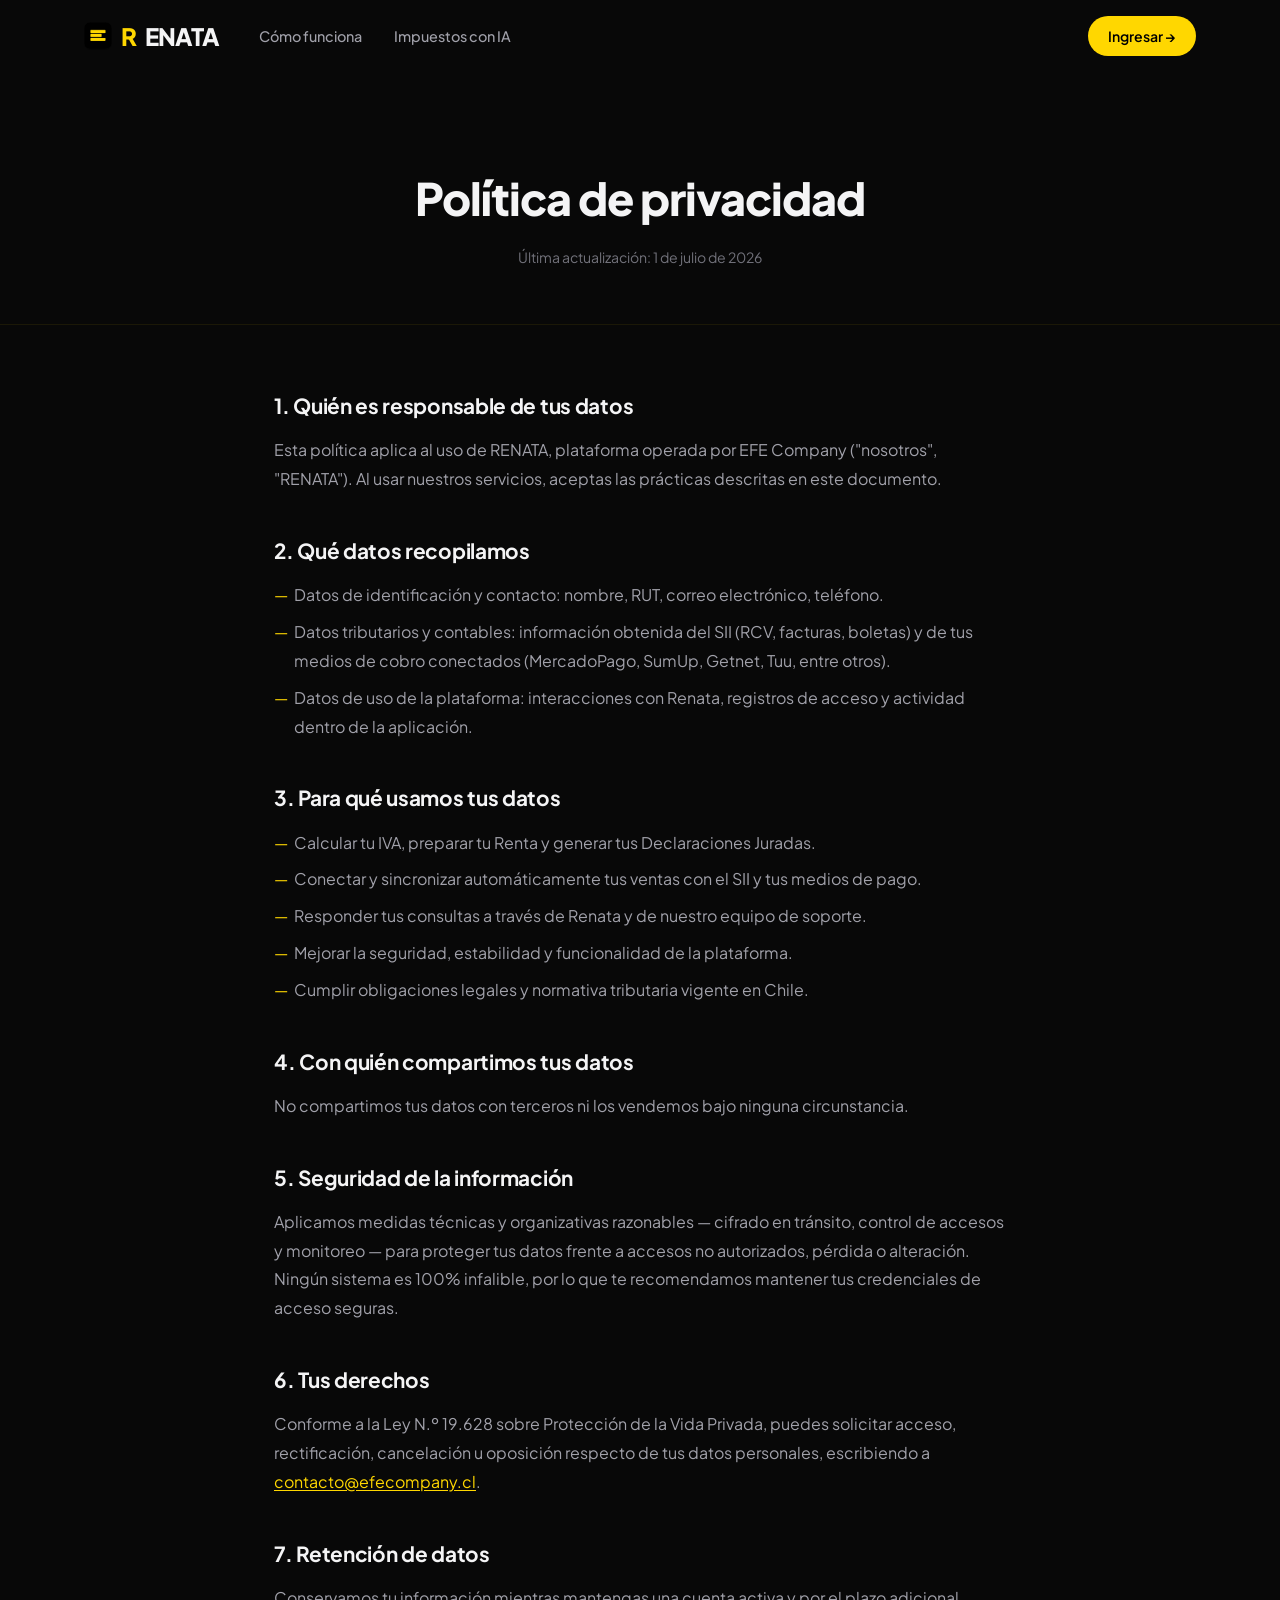
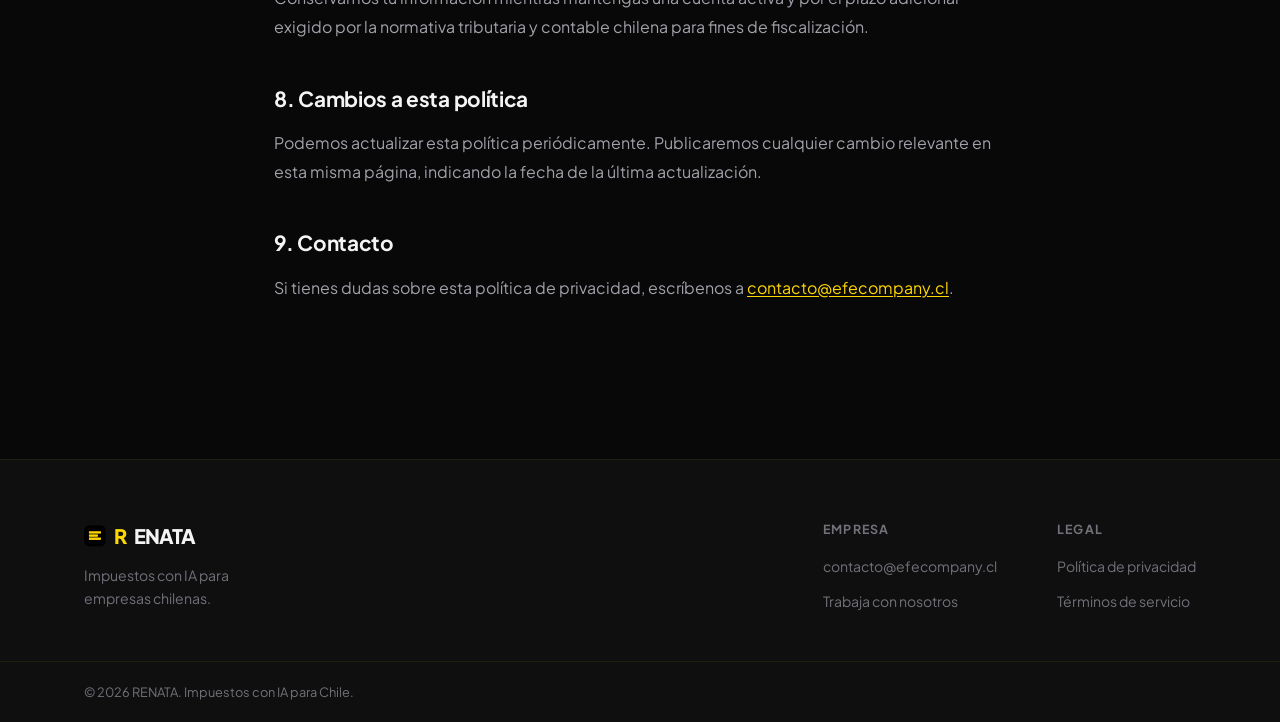
==== politica-de-privacidad.html @ c01a6d41 "v5 se mejoro diseño corporativo" ====
<!DOCTYPE html>
<html lang="es">
<head>
  <meta charset="UTF-8" />
  <meta name="viewport" content="width=device-width, initial-scale=1.0" />
  <title>Política de privacidad — RENATA</title>

  <meta name="description"  content="Cómo RENATA recopila, usa y protege tus datos personales y tributarios." />
  <meta name="author"       content="RENATA · EFE Company" />
  <meta name="robots"       content="index, follow" />
  <meta name="theme-color"  content="#080808" />
  <link rel="canonical"     href="https://taxi.efecompany.cl/politica-de-privacidad.html" />

  <link rel="icon"             href="icons/logo.ico" sizes="any" />
  <link rel="icon"             href="icons/logo.png" type="image/png" />
  <link rel="mask-icon"        href="icons/logo.svg" color="#ffd700" />
  <link rel="apple-touch-icon" href="icons/apple-touch-icon.png" />

  <link rel="preconnect" href="https://fonts.googleapis.com" />
  <link rel="preconnect" href="https://fonts.gstatic.com" crossorigin />
  <link href="https://fonts.googleapis.com/css2?family=Plus+Jakarta+Sans:wght@300;400;500;600;700;800&display=swap" rel="stylesheet" />
  <link rel="stylesheet" href="styles.css" />
</head>
<body>

  <!-- NAV -->
  <nav class="nav" id="nav">
    <div class="nav-inner">
      <a href="index.html" class="logo">
        <img src="icons/logo.png" alt="" class="logo-icon" />
        <span class="logo-t">R</span><span class="logo-axi">ENATA</span>
      </a>
      <ul class="nav-links">
        <li><a href="index.html#como-funciona">Cómo funciona</a></li>
        <li><a href="index.html#impuestos">Impuestos con IA</a></li>
      </ul>
      <a href="https://app.efecompany.cl/login" class="btn btn-nav" target="_blank" rel="noopener">Ingresar →</a>
      <button class="nav-toggle" id="navToggle" aria-label="Menu"><span></span><span></span><span></span></button>
    </div>
  </nav>

  <!-- PAGE HEADER -->
  <header class="page-header">
    <div class="container">
      <h1>Política de privacidad</h1>
      <p>Última actualización: 1 de julio de 2026</p>
    </div>
  </header>

  <!-- CONTENT -->
  <section class="legal-content">
    <div class="container">
      <h2>1. Quién es responsable de tus datos</h2>
      <p>
        Esta política aplica al uso de RENATA, plataforma operada por EFE Company ("nosotros", "RENATA").
        Al usar nuestros servicios, aceptas las prácticas descritas en este documento.
      </p>

      <h2>2. Qué datos recopilamos</h2>
      <ul>
        <li>Datos de identificación y contacto: nombre, RUT, correo electrónico, teléfono.</li>
        <li>Datos tributarios y contables: información obtenida del SII (RCV, facturas, boletas) y de tus medios de cobro conectados (MercadoPago, SumUp, Getnet, Tuu, entre otros).</li>
        <li>Datos de uso de la plataforma: interacciones con Renata, registros de acceso y actividad dentro de la aplicación.</li>
      </ul>

      <h2>3. Para qué usamos tus datos</h2>
      <ul>
        <li>Calcular tu IVA, preparar tu Renta y generar tus Declaraciones Juradas.</li>
        <li>Conectar y sincronizar automáticamente tus ventas con el SII y tus medios de pago.</li>
        <li>Responder tus consultas a través de Renata y de nuestro equipo de soporte.</li>
        <li>Mejorar la seguridad, estabilidad y funcionalidad de la plataforma.</li>
        <li>Cumplir obligaciones legales y normativa tributaria vigente en Chile.</li>
      </ul>

      <h2>4. Con quién compartimos tus datos</h2>
      <p>
        No compartimos tus datos con terceros ni los vendemos bajo ninguna circunstancia.
      </p>

      <h2>5. Seguridad de la información</h2>
      <p>
        Aplicamos medidas técnicas y organizativas razonables — cifrado en tránsito, control de accesos y
        monitoreo — para proteger tus datos frente a accesos no autorizados, pérdida o alteración. Ningún
        sistema es 100% infalible, por lo que te recomendamos mantener tus credenciales de acceso seguras.
      </p>

      <h2>6. Tus derechos</h2>
      <p>
        Conforme a la Ley N.º 19.628 sobre Protección de la Vida Privada, puedes solicitar acceso,
        rectificación, cancelación u oposición respecto de tus datos personales, escribiendo a
        <a href="mailto:contacto@efecompany.cl">contacto@efecompany.cl</a>.
      </p>

      <h2>7. Retención de datos</h2>
      <p>
        Conservamos tu información mientras mantengas una cuenta activa y por el plazo adicional exigido
        por la normativa tributaria y contable chilena para fines de fiscalización.
      </p>

      <h2>8. Cambios a esta política</h2>
      <p>
        Podemos actualizar esta política periódicamente. Publicaremos cualquier cambio relevante en esta
        misma página, indicando la fecha de la última actualización.
      </p>

      <h2>9. Contacto</h2>
      <p>
        Si tienes dudas sobre esta política de privacidad, escríbenos a
        <a href="mailto:contacto@efecompany.cl">contacto@efecompany.cl</a>.
      </p>
    </div>
  </section>

  <!-- FOOTER -->
  <footer class="footer">
    <div class="container footer-inner">
      <div class="footer-brand">
        <a href="index.html" class="logo logo--sm"><img src="icons/logo.png" alt="" class="logo-icon" /><span class="logo-t">R</span><span class="logo-axi">ENATA</span></a>
        <p>Impuestos con IA para<br />empresas chilenas.</p>
      </div>
      <div class="footer-links">
        <div class="footer-col">
          <div class="footer-col-title">Empresa</div>
          <a href="mailto:contacto@efecompany.cl">contacto@efecompany.cl</a>
          <a href="trabaja-con-nosotros.html">Trabaja con nosotros</a>
        </div>
        <div class="footer-col">
          <div class="footer-col-title">Legal</div>
          <a href="politica-de-privacidad.html">Política de privacidad</a>
          <a href="terminos-de-servicio.html">Términos de servicio</a>
        </div>
      </div>
    </div>
    <div class="footer-bottom">
      <div class="container">
        <span>© 2026 RENATA. Impuestos con IA para Chile.</span>
      </div>
    </div>
  </footer>

  <script src="script.js"></script>
</body>
</html>
---- styles.css ----
/* ═══════════════════════════════════════════════
   RESET & BASE
═══════════════════════════════════════════════ */
*, *::before, *::after { box-sizing: border-box; margin: 0; padding: 0; }

:root {
  --yellow:       #ffd700;
  --yellow-dim:   #e5c100;
  --yellow-glow:  rgba(255,215,0,.18);
  --yellow-faint: rgba(255,215,0,.06);
  --black:        #000000;
  --bg:           #080808;
  --bg-2:         #0f0f0f;
  --bg-3:         #141414;
  --surface:      #1a1a1a;
  --surface-2:    #222222;
  --border:       rgba(255,215,0,.08);
  --border-y:     rgba(255,215,0,.2);
  --text:         #f4f4f5;
  --text-2:       #a1a1aa;
  --text-3:       #71717a;
  --font:         'Plus Jakarta Sans', system-ui, sans-serif;
  --nav-h:        72px;
  --radius:       14px;
  --radius-sm:    8px;
  --transition:   .3s cubic-bezier(.4,0,.2,1);
}

html { scroll-behavior: smooth; }
body {
  font-family: var(--font);
  background: var(--bg);
  color: var(--text);
  line-height: 1.6;
  overflow-x: hidden;
  -webkit-font-smoothing: antialiased;
}
a { text-decoration: none; color: inherit; }
ul { list-style: none; }

.container { max-width: 1160px; margin: 0 auto; padding: 0 24px; }

/* ═══════════════════════════════════════════════
   REVEAL ANIMATIONS
═══════════════════════════════════════════════ */
.reveal-up, .reveal-left, .reveal-right {
  opacity: 0;
  transition: opacity .7s cubic-bezier(.4,0,.2,1), transform .7s cubic-bezier(.4,0,.2,1);
  transition-delay: var(--delay, 0s);
}
.reveal-up    { transform: translateY(40px); }
.reveal-left  { transform: translateX(-50px); }
.reveal-right { transform: translateX(50px); }
.reveal-up.visible, .reveal-left.visible, .reveal-right.visible {
  opacity: 1; transform: translate(0);
}

/* ═══════════════════════════════════════════════
   BUTTONS
═══════════════════════════════════════════════ */
.btn {
  display: inline-flex; align-items: center; gap: 8px;
  padding: 12px 24px; border-radius: 50px;
  font-family: var(--font); font-weight: 600; font-size: .95rem;
  cursor: pointer; transition: var(--transition); white-space: nowrap; border: none;
}
.btn-primary { background: var(--yellow); color: #000; }
.btn-primary:hover { background: #ffe84d; transform: translateY(-2px); box-shadow: 0 8px 30px rgba(255,215,0,.35); }
.btn-primary:active { transform: translateY(0); }
.btn-ghost { background: transparent; color: var(--text-2); border: 1px solid var(--border); }
.btn-ghost:hover { background: var(--surface); color: var(--text); border-color: var(--border-y); }
.btn-nav { background: var(--yellow); color: #000; padding: 9px 20px; font-size: .88rem; }
.btn-nav:hover { background: #ffe84d; transform: translateY(-1px); }
.btn-large { padding: 16px 36px; font-size: 1.05rem; }

/* ═══════════════════════════════════════════════
   NAVBAR
═══════════════════════════════════════════════ */
.nav {
  position: fixed; top: 0; left: 0; right: 0; z-index: 100;
  height: var(--nav-h); transition: background var(--transition), box-shadow var(--transition);
}
.nav.scrolled {
  background: rgba(8,8,8,.92);
  backdrop-filter: blur(20px); -webkit-backdrop-filter: blur(20px);
  box-shadow: 0 1px 0 var(--border);
}
.nav-inner {
  max-width: 1160px; margin: 0 auto; padding: 0 24px;
  height: 100%; display: flex; align-items: center; gap: 40px;
}
.logo { font-size: 1.5rem; font-weight: 800; letter-spacing: -1px; flex-shrink: 0; display: flex; align-items: center; gap: 9px; }
.logo-icon { width: 28px; height: 28px; border-radius: 7px; display: block; flex-shrink: 0; }
.logo-t { color: var(--yellow); }
.logo-axi { color: var(--text); }
.logo--sm { font-size: 1.25rem; gap: 8px; }
.logo--sm .logo-icon { width: 22px; height: 22px; border-radius: 6px; }
.nav-links { display: flex; gap: 32px; flex: 1; }
.nav-links a { color: var(--text-2); font-size: .9rem; font-weight: 500; transition: color var(--transition); }
.nav-links a:hover { color: var(--text); }
.nav-toggle { display: none; flex-direction: column; gap: 5px; background: none; border: none; cursor: pointer; padding: 4px; margin-left: auto; }
.nav-toggle span { display: block; width: 22px; height: 2px; background: var(--text); border-radius: 2px; transition: var(--transition); }
@media (max-width: 768px) { .nav-links, .btn-nav { display: none; } .nav-toggle { display: flex; } }

/* ═══════════════════════════════════════════════
   HERO
═══════════════════════════════════════════════ */
.hero {
  position: relative; min-height: 100vh;
  display: flex; align-items: center;
  padding-top: var(--nav-h); overflow: hidden;
}
.hero-bg { position: absolute; inset: 0; pointer-events: none; }

.hero-glow { position: absolute; border-radius: 50%; filter: blur(100px); }
.hero-glow--1 { width: 600px; height: 600px; background: var(--yellow); opacity: .2; top: -150px; left: -150px; animation: glowPulse 6s ease-in-out infinite; }
.hero-glow--2 { width: 400px; height: 400px; background: #ff8800; opacity: .15; bottom: 0; right: 5%; animation: glowPulse 8s ease-in-out infinite reverse; }
@keyframes glowPulse { 0%,100% { opacity: .15; transform: scale(1); } 50% { opacity: .28; transform: scale(1.1); } }

.hero-grid {
  position: absolute; inset: 0;
  background-image: linear-gradient(rgba(255,215,0,.04) 1px, transparent 1px), linear-gradient(90deg, rgba(255,215,0,.04) 1px, transparent 1px);
  background-size: 60px 60px;
  mask-image: radial-gradient(ellipse 80% 80% at 50% 50%, black 20%, transparent 100%);
}

/* Particles canvas */
.hero-particles { position: absolute; inset: 0; }

.hero-inner {
  display: grid; grid-template-columns: 1fr 1fr;
  gap: 60px; align-items: center;
  padding-top: 60px; padding-bottom: 60px;
  position: relative; z-index: 1;
}

.hero-badge {
  display: inline-flex; align-items: center; gap: 8px;
  background: var(--yellow-faint); border: 1px solid var(--border-y);
  border-radius: 50px; padding: 6px 14px;
  font-size: .82rem; font-weight: 600; color: var(--yellow); margin-bottom: 24px;
}
.badge-dot { width: 7px; height: 7px; background: var(--yellow); border-radius: 50%; animation: blink 2s ease-in-out infinite; }
@keyframes blink { 0%,100% { opacity: 1; } 50% { opacity: .3; } }

.hero-h1 {
  font-size: clamp(2.4rem, 5vw, 4rem);
  font-weight: 800; line-height: 1.1; letter-spacing: -1.5px; margin-bottom: 20px;
}
.text-gradient {
  background: linear-gradient(135deg, var(--yellow) 0%, #ff9900 100%);
  -webkit-background-clip: text; -webkit-text-fill-color: transparent; background-clip: text;
}
.hero-sub { font-size: 1.05rem; color: var(--text-2); line-height: 1.75; margin-bottom: 36px; max-width: 480px; }
.hero-actions { display: flex; gap: 12px; flex-wrap: wrap; margin-bottom: 32px; }
.hero-trust { display: flex; gap: 20px; flex-wrap: wrap; }
.trust-item { display: flex; align-items: center; gap: 6px; font-size: .82rem; color: var(--text-3); }

/* ─── Chat Mock ─── */
.hero-visual { position: relative; }

.chat-mock, .renata-chat {
  background: var(--bg-3);
  border: 1px solid var(--border-y);
  border-radius: 16px; overflow: hidden;
  box-shadow: 0 40px 100px rgba(0,0,0,.6);
  animation: floatMock 6s ease-in-out infinite;
}
@keyframes floatMock { 0%,100% { transform: translateY(0); } 50% { transform: translateY(-10px); } }

.chat-topbar {
  background: var(--bg-2); padding: 14px 18px;
  border-bottom: 1px solid var(--border);
  display: flex; align-items: center; gap: 12px;
}
.chat-avatar {
  width: 36px; height: 36px; background: var(--yellow);
  border-radius: 50%; display: flex; align-items: center; justify-content: center;
  position: relative; flex-shrink: 0;
}
.chat-avatar-initial { font-weight: 800; font-size: .9rem; color: #000; }
.chat-status-dot {
  position: absolute; bottom: 1px; right: 1px;
  width: 9px; height: 9px; background: #22c55e;
  border-radius: 50%; border: 2px solid var(--bg-2);
}
.chat-meta strong { display: block; font-size: .88rem; }
.chat-meta span { font-size: .75rem; color: var(--text-3); }

.chat-body { padding: 16px; display: flex; flex-direction: column; gap: 10px; }

.chat-msg {
  max-width: 85%; padding: 10px 14px;
  border-radius: 14px; font-size: .83rem; line-height: 1.5;
  animation: msgPop .3s cubic-bezier(.175,.885,.32,1.275) both;
}
@keyframes msgPop { from { opacity: 0; transform: scale(.9) translateY(6px); } to { opacity: 1; transform: scale(1) translateY(0); } }

.chat-msg--bot { background: var(--surface); color: var(--text-2); border-radius: 4px 14px 14px 14px; align-self: flex-start; }
.chat-msg--bot strong { color: var(--yellow); }
.chat-msg--user { background: var(--yellow); color: #000; font-weight: 600; border-radius: 14px 14px 4px 14px; align-self: flex-end; }
.chat-msg--action {
  display: flex; align-items: center; gap: 10px;
  background: rgba(255,215,0,.1); border: 1px solid var(--border-y);
  border-radius: 10px; align-self: flex-start; padding: 10px 14px;
}
.chat-msg--action .chat-link-icon { font-size: 1.1rem; color: var(--yellow); flex-shrink: 0; }
.chat-msg--action strong { display: block; font-size: .83rem; color: var(--text); }
.chat-msg--action span { font-size: .75rem; color: var(--text-3); }

.chat-typing { display: flex; gap: 5px; padding: 8px 14px; align-self: flex-start; }
.chat-typing span {
  width: 7px; height: 7px; background: var(--text-3); border-radius: 50%;
  animation: typingDot 1.2s ease-in-out infinite;
}
.chat-typing span:nth-child(2) { animation-delay: .2s; }
.chat-typing span:nth-child(3) { animation-delay: .4s; }
@keyframes typingDot { 0%,60%,100% { transform: translateY(0); opacity: .4; } 30% { transform: translateY(-5px); opacity: 1; } }

.chat-input-bar {
  border-top: 1px solid var(--border); padding: 12px 14px;
  display: flex; align-items: center; gap: 10px; background: var(--bg-2);
}
.chat-input-fake { flex: 1; font-size: .82rem; color: var(--text-3); }
.chat-send {
  width: 32px; height: 32px; background: var(--yellow); color: #000;
  border: none; border-radius: 50%; cursor: pointer; font-size: .9rem; font-weight: 700;
  display: flex; align-items: center; justify-content: center;
  transition: var(--transition);
}
.chat-send:hover { transform: scale(1.1); }

/* Floating cards */
.float-card {
  position: absolute; background: var(--bg-3); border: 1px solid var(--border-y);
  border-radius: 12px; padding: 12px 16px;
  display: flex; align-items: center; gap: 12px;
  box-shadow: 0 16px 40px rgba(0,0,0,.5); min-width: 210px;
}
.float-card .fc-icon {
  width: 32px; height: 32px; background: var(--yellow-glow);
  border-radius: 8px; display: flex; align-items: center; justify-content: center;
  font-size: .9rem; color: var(--yellow); flex-shrink: 0;
}
.float-card .fc-text strong { display: block; font-size: .8rem; font-weight: 700; color: var(--text); }
.float-card .fc-text span { font-size: .72rem; color: var(--text-3); }
.float-card--1 { bottom: -20px; left: -30px; animation: floatCard1 7s ease-in-out infinite; }
.float-card--2 { top: 20px; right: -20px; animation: floatCard2 8s ease-in-out infinite; }
@keyframes floatCard1 { 0%,100% { transform: translateY(0) rotate(-2deg); } 50% { transform: translateY(-10px) rotate(-2deg); } }
@keyframes floatCard2 { 0%,100% { transform: translateY(0) rotate(2deg); } 50% { transform: translateY(-8px) rotate(2deg); } }

/* Scroll hint */
.hero-scroll-hint {
  position: absolute; bottom: 32px; left: 50%; transform: translateX(-50%);
  display: flex; flex-direction: column; align-items: center; gap: 8px;
  font-size: .75rem; color: var(--text-3);
  animation: fadeInUp 1s .8s both;
}
@keyframes fadeInUp { from { opacity: 0; transform: translateX(-50%) translateY(10px); } to { opacity: 1; transform: translateX(-50%) translateY(0); } }
.scroll-arrow {
  width: 18px; height: 18px; border-right: 2px solid var(--text-3); border-bottom: 2px solid var(--text-3);
  transform: rotate(45deg); animation: scrollBounce 1.5s ease-in-out infinite;
}
@keyframes scrollBounce { 0%,100% { transform: rotate(45deg) translateY(0); } 50% { transform: rotate(45deg) translateY(4px); } }

@media (max-width: 900px) { .hero-inner { grid-template-columns: 1fr; } .hero-visual { display: none; } }

/* ═══════════════════════════════════════════════
   INTEGRATIONS BAR
═══════════════════════════════════════════════ */
.integrations-bar {
  background: var(--bg-2);
  border-top: 1px solid var(--border); border-bottom: 1px solid var(--border);
  padding: 28px 0;
}
.integrations-inner {
  display: flex; align-items: center; gap: 32px; flex-wrap: wrap; justify-content: center;
}
.int-label { font-size: .78rem; color: var(--text-3); white-space: nowrap; }
.int-logos { display: flex; align-items: center; gap: 0; flex-wrap: wrap; }
.int-logo { display: flex; align-items: center; gap: 8px; padding: 0 20px; font-size: .83rem; color: var(--text-2); }
.int-logo-icon {
  width: 36px; height: 36px; border-radius: 9px;
  background: var(--bg-3); border: 1px solid var(--border);
  display: flex; align-items: center; justify-content: center;
  overflow: hidden; flex-shrink: 0; position: relative;
}
.int-divider { width: 1px; height: 24px; background: var(--border); }

/* ═══════════════════════════════════════════════
   SECTION COMMONS
═══════════════════════════════════════════════ */
.section-header { text-align: center; margin-bottom: 64px; }
.section-label {
  display: inline-block; font-size: .78rem; font-weight: 700;
  letter-spacing: .12em; text-transform: uppercase; color: var(--yellow); margin-bottom: 16px;
}
.section-h2 {
  font-size: clamp(1.8rem, 3.5vw, 2.8rem); font-weight: 800;
  letter-spacing: -1px; line-height: 1.15; margin-bottom: 16px;
}
.section-sub { font-size: 1.05rem; color: var(--text-2); max-width: 520px; margin: 0 auto; line-height: 1.7; }

/* ═══════════════════════════════════════════════
   HOW IT WORKS
═══════════════════════════════════════════════ */
.how { padding: 120px 0; background: var(--bg); }
.how-steps { display: flex; flex-direction: column; }
.how-step {
  display: grid; grid-template-columns: 80px 1fr 1fr;
  gap: 40px; align-items: center; padding: 48px 0;
}
.how-step--reverse .step-visual { grid-column: 2; grid-row: 1; }
.how-step--reverse .step-content { grid-column: 3; grid-row: 1; }
.how-connector { display: flex; justify-content: center; padding-left: 40px; }
.connector-line { width: 2px; height: 48px; background: linear-gradient(to bottom, var(--border-y), transparent); }
.step-number { font-size: 3rem; font-weight: 800; color: var(--yellow); opacity: .35; letter-spacing: -2px; line-height: 1; }
.step-content h3 { font-size: 1.3rem; font-weight: 700; margin-bottom: 10px; }
.step-content p { font-size: .93rem; color: var(--text-2); line-height: 1.7; }

/* Step mocks */
.step-mock { background: var(--bg-3); border: 1px solid var(--border); border-radius: var(--radius); padding: 20px; }

/* Connect mock */
.sm-connect-row { display: flex; flex-direction: column; gap: 8px; margin-bottom: 14px; }
.sm-connect-item {
  display: flex; align-items: center; gap: 8px;
  background: var(--surface); border: 1px solid var(--border);
  border-radius: var(--radius-sm); padding: 8px 12px;
  font-size: .8rem; color: var(--text-2);
}
.sm-connect-item--active { border-color: var(--border-y); color: var(--text); }
.sm-connect-badge {
  margin-left: auto; background: rgba(34,197,94,.15); color: #4ade80;
  border-radius: 50px; padding: 2px 8px; font-size: .68rem; font-weight: 600;
}
.sm-connect-badge--pending { background: var(--yellow-faint); color: var(--yellow); }
.sm-stats-mini {
  display: flex; gap: 16px; padding-top: 10px; border-top: 1px solid var(--border);
}
.sm-stats-mini > div { display: flex; flex-direction: column; gap: 2px; font-size: .75rem; }
.sm-stats-mini span { color: var(--text-3); }
.sm-stats-mini strong { color: var(--yellow); }

/* Calc mock */
.sm-calc-row {
  display: flex; align-items: center; gap: 8px; flex-wrap: wrap;
  margin-bottom: 12px; padding-bottom: 12px; border-bottom: 1px solid var(--border);
}
.sm-calc-item { display: flex; flex-direction: column; gap: 2px; flex: 1; }
.sm-calc-item--result { flex: 1.2; }
.sm-calc-label { font-size: .68rem; color: var(--text-3); }
.sm-calc-value { font-size: .85rem; font-weight: 700; color: var(--text); }
.sm-calc-value--yellow { color: var(--yellow); font-size: .95rem; }
.sm-calc-op { font-size: 1.1rem; color: var(--text-3); flex-shrink: 0; }

/* Report mock */
.sm-report-row {
  display: flex; justify-content: space-between; align-items: center;
  padding: 9px 0; border-bottom: 1px solid var(--border);
}
.sm-report-row:last-of-type { border-bottom: none; margin-bottom: 10px; }
.sm-report-label { font-size: .8rem; color: var(--text-2); }
.sm-report-badge {
  background: rgba(34,197,94,.15); color: #4ade80;
  border-radius: 50px; padding: 3px 10px; font-size: .7rem; font-weight: 600;
}
.sm-report-badge--yellow { background: var(--yellow-faint); color: var(--yellow); }

.sm-ai-row {
  background: var(--yellow-faint); border: 1px solid var(--border-y);
  border-radius: 6px; padding: 7px 10px;
  font-size: .75rem; color: var(--yellow);
  display: flex; align-items: center; gap: 6px;
}
.sm-btn {
  background: var(--yellow); color: #000; border-radius: 50px;
  padding: 9px 18px; font-size: .8rem; font-weight: 700;
  display: inline-block; cursor: pointer; margin-top: 4px;
}

@media (max-width: 800px) {
  .how-step { grid-template-columns: 60px 1fr; }
  .how-step--reverse .step-visual { display: none; }
  .step-visual { display: none; }
}

/* ═══════════════════════════════════════════════
   RENATA SECTION
═══════════════════════════════════════════════ */
.renata-section { padding: 120px 0; background: var(--bg-2); }
.renata-inner {
  display: grid; grid-template-columns: 1fr 1fr;
  gap: 80px; align-items: center;
}
.renata-text h2 {
  font-size: clamp(1.8rem, 3vw, 2.6rem); font-weight: 800;
  letter-spacing: -1px; line-height: 1.2; margin: 12px 0 16px;
}
.renata-text p { font-size: .97rem; color: var(--text-2); line-height: 1.75; margin-bottom: 28px; }
.renata-text .btn { margin-top: 8px; }

.renata-capabilities { display: flex; flex-direction: column; gap: 14px; margin-bottom: 8px; }
.renata-cap {
  display: flex; align-items: flex-start; gap: 12px;
  background: var(--bg-3); border: 1px solid var(--border);
  border-radius: var(--radius-sm); padding: 12px 16px;
  transition: border-color var(--transition), transform var(--transition);
}
.renata-cap:hover { border-color: var(--border-y); transform: translateX(4px); }
.renata-cap-icon { font-size: 1rem; flex-shrink: 0; margin-top: 1px; }
.renata-cap strong { display: block; font-size: .85rem; font-weight: 700; color: var(--text); margin-bottom: 2px; }
.renata-cap span { font-size: .78rem; color: var(--text-3); }

.renata-visual { position: relative; }
.renata-chat { animation: floatMock 7s ease-in-out infinite; }
.renata-chat-body { min-height: 220px; }

.renata-metric {
  position: absolute; bottom: -20px; left: -20px;
  background: var(--bg-3); border: 1px solid var(--border-y);
  border-radius: 12px; padding: 12px 16px;
  display: flex; align-items: center; gap: 12px;
  box-shadow: 0 16px 40px rgba(0,0,0,.4);
  animation: floatCard1 7s ease-in-out infinite;
}
.rm-icon { font-size: 1.2rem; }
.rm-text strong { display: block; font-size: .8rem; color: var(--text); }
.rm-text span { font-size: .72rem; color: var(--text-3); }

@media (max-width: 900px) { .renata-inner { grid-template-columns: 1fr; gap: 40px; } }

/* ═══════════════════════════════════════════════
   FEATURES — IMPUESTOS CON IA
═══════════════════════════════════════════════ */
.features { padding: 120px 0; background: var(--bg); }

.features-grid {
  display: grid; grid-template-columns: repeat(3, 1fr);
  grid-template-rows: auto auto; gap: 16px;
}
.feature-card {
  background: var(--bg-3); border: 1px solid var(--border);
  border-radius: var(--radius); padding: 28px;
  transition: border-color var(--transition), transform var(--transition), box-shadow var(--transition);
}
.feature-card:hover {
  border-color: var(--border-y); transform: translateY(-4px);
  box-shadow: 0 20px 50px rgba(0,0,0,.4), 0 0 0 1px var(--border-y);
}
.feature-card--wide { grid-column: span 2; }
.fc-header { display: flex; align-items: center; gap: 12px; margin-bottom: 16px; }
.fc-icon-box {
  width: 44px; height: 44px; background: var(--surface);
  border: 1px solid var(--border); border-radius: 10px;
  display: flex; align-items: center; justify-content: center; flex-shrink: 0;
}
.fc-icon-box--yellow { background: var(--yellow-faint); border-color: var(--border-y); }
.fc-tag {
  background: var(--yellow-faint); border: 1px solid var(--border-y);
  border-radius: 50px; padding: 3px 10px;
  font-size: .72rem; font-weight: 600; color: var(--yellow);
}
.feature-card h3 { font-size: 1.1rem; font-weight: 700; margin-bottom: 10px; }
.feature-card p { font-size: .9rem; color: var(--text-2); line-height: 1.7; }
.fc-pills { display: flex; flex-wrap: wrap; gap: 8px; margin-top: 18px; }
.fc-pills span {
  background: var(--surface); border: 1px solid var(--border);
  border-radius: 50px; padding: 4px 12px; font-size: .75rem; color: var(--text-3);
}
@media (max-width: 800px) { .features-grid { grid-template-columns: 1fr; } .feature-card--wide { grid-column: span 1; } }

/* ═══════════════════════════════════════════════
   FLOWCHART SECTION
═══════════════════════════════════════════════ */
@keyframes orbFloat1 {
  0%,100% { transform: translate(0, 0); }
  33%     { transform: translate(60px, 40px); }
  66%     { transform: translate(-30px, 60px); }
}
@keyframes orbFloat2 {
  0%,100% { transform: translate(0, 0); }
  50%     { transform: translate(-50px, -40px); }
}
.flow-section {
  padding: 120px 0;
  background: var(--bg-2);
  position: relative;
  overflow: hidden;
}
.flow-bg { position: absolute; inset: 0; pointer-events: none; z-index: 0; }
.flow-orb {
  position: absolute; border-radius: 50%; filter: blur(110px); opacity: .08;
}
.flow-orb--1 {
  width: 700px; height: 700px; background: var(--yellow);
  top: -200px; right: -100px;
  animation: orbFloat2 14s ease-in-out infinite;
}
.flow-orb--2 {
  width: 500px; height: 500px; background: #7744ff;
  bottom: -150px; left: -100px;
  animation: orbFloat1 16s ease-in-out infinite;
}
.flow-section .container { position: relative; z-index: 1; }

.fc-diagram {
  position: relative;
  display: flex; align-items: center; justify-content: center;
  gap: 80px;
  background: rgba(255,255,255,.018);
  border: 1px solid var(--border);
  border-radius: 24px;
  padding: 72px 64px;
  margin-top: 56px;
  overflow: visible;
}
.fc-svg {
  position: absolute; inset: 0;
  width: 100%; height: 100%;
  overflow: visible; pointer-events: none; z-index: 0;
}

/* ── Source column ── */
.fc-col { display: flex; flex-direction: column; gap: 14px; flex-shrink: 0; position: relative; z-index: 2; align-items: center; }

/* Icon-only source buttons */
.fc-src-icon {
  width: 68px; height: 68px; border-radius: 18px;
  background: var(--bg-3); border: 1px solid var(--border);
  display: flex; align-items: center; justify-content: center;
  cursor: pointer; overflow: hidden; flex-shrink: 0; position: relative;
  transition: border-color var(--transition), transform var(--transition), box-shadow var(--transition);
}
.fc-src-icon { pointer-events: none; }
.fc-logo-img {
  width: 44px; height: 44px; object-fit: contain; border-radius: 6px; display: block;
}
.fc-logo-txt {
  width: 44px; height: 44px; border-radius: 10px;
  display: none; align-items: center; justify-content: center;
  font-size: .65rem; font-weight: 900; color: #fff; letter-spacing: -.3px;
}


/* ── Taxi box ── */
.fc-taxi-box {
  width: 340px; flex-shrink: 0;
  background: var(--bg-3); border: 1.5px solid var(--border-y);
  border-radius: 20px; padding: 26px 22px;
  position: relative; z-index: 2;
  box-shadow: 0 0 0 1px rgba(255,215,0,.04), inset 0 1px 0 rgba(255,255,255,.04);
}
.fc-taxi-header {
  display: flex; align-items: center; gap: 8px;
  font-size: 1.4rem; font-weight: 800; letter-spacing: -1px; margin-bottom: 22px;
}
.fc-taxi-tag {
  margin-left: auto;
  background: var(--yellow-faint); border: 1px solid var(--border-y);
  border-radius: 50px; padding: 4px 12px;
  font-size: .7rem; font-weight: 700; color: var(--yellow); letter-spacing: .04em;
}
.fc-modules-wrap {
  display: grid; grid-template-columns: repeat(2, 1fr); gap: 10px;
}
.fc-mod {
  background: var(--surface); border: 1px solid var(--border);
  border-radius: 10px; padding: 14px 10px;
  font-family: var(--font); font-size: .82rem; font-weight: 600; color: var(--text-2);
  text-align: center; line-height: 1.4; pointer-events: none;
}

/* ── Brain pulse ── */
@keyframes brainPulse {
  0%, 100% { filter: drop-shadow(0 0 5px rgba(255,215,0,.35)); }
  50%       { filter: drop-shadow(0 0 16px rgba(255,215,0,.75)); }
}
.fc-renata-icon-svg { animation: brainPulse 2.6s ease-in-out infinite; }

/* ── Renata badges ── */
.fc-renata-badges {
  display: flex; gap: 4px; flex-wrap: wrap; justify-content: center;
  position: relative; z-index: 1;
}
.fc-renata-badges span {
  background: rgba(255,215,0,.1); border: 1px solid rgba(255,215,0,.32);
  border-radius: 50px; padding: 2px 8px;
  font-size: .6rem; font-weight: 700; color: var(--yellow); white-space: nowrap;
}

/* ── Renata node ── */
.fc-renata-node {
  position: relative;
  display: flex; flex-direction: column; align-items: center; gap: 8px;
  background: none; border: none; cursor: default; pointer-events: none;
  padding: 28px 14px 8px; flex-shrink: 0; overflow: visible;
}
.fc-renata-ring {
  position: absolute;
  border-radius: 50%; pointer-events: none;
  top: 28px; left: 50%;
  transform: translateX(-50%);
}
.fc-renata-ring--1 {
  width: 100px; height: 100px; margin-top: -14px;
  border: 1.5px solid rgba(255,215,0,.38);
  animation: renataPulse1 2.4s ease-in-out infinite;
}
.fc-renata-ring--2 {
  width: 136px; height: 136px; margin-top: -32px;
  border: 1px solid rgba(255,215,0,.16);
  animation: renataPulse2 2.4s ease-in-out infinite .9s;
}
@keyframes renataPulse1 {
  0%, 100% { transform: translateX(-50%) scale(1);    opacity: .65; }
  50%       { transform: translateX(-50%) scale(1.09); opacity: 1;   }
}
@keyframes renataPulse2 {
  0%, 100% { transform: translateX(-50%) scale(1);    opacity: .28; }
  50%       { transform: translateX(-50%) scale(1.12); opacity: .6;  }
}
.fc-renata-core {
  width: 72px; height: 72px; border-radius: 50%;
  background: radial-gradient(circle, rgba(255,215,0,.18), rgba(255,215,0,.04) 60%, transparent);
  border: 1.5px solid rgba(255,215,0,.55);
  display: flex; align-items: center; justify-content: center;
  position: relative; z-index: 1;
  animation: renataCoreGlow 2.4s ease-in-out infinite;
}
@keyframes renataCoreGlow {
  0%, 100% { box-shadow: 0 0 14px rgba(255,215,0,.22), 0 0 40px rgba(255,215,0,.06); }
  50%       { box-shadow: 0 0 28px rgba(255,215,0,.45), 0 0 70px rgba(255,215,0,.14); }
}
.fc-renata-label {
  font-size: .82rem; font-weight: 700; color: var(--yellow);
  white-space: nowrap; position: relative; z-index: 1; letter-spacing: .02em;
}

/* ── User node ── */
.fc-user-node {
  display: flex; flex-direction: column; align-items: center; gap: 8px;
  flex-shrink: 0; position: relative; z-index: 2;
}
.fc-user-avatar {
  width: 80px; height: 80px; border-radius: 50%;
  overflow: hidden; flex-shrink: 0;
  border: 2px solid rgba(255,215,0,.3);
  box-shadow: 0 0 20px rgba(120,80,255,.25);
}
.fc-user-avatar svg { display: block; width: 80px; height: 80px; }
.fc-user-node span { font-size: .88rem; font-weight: 600; color: var(--text-2); }

/* ── Flow arrow labels ── */
.fc-arrow-label {
  font-size: .65rem; font-weight: 600; color: var(--text-3); letter-spacing: .04em;
  text-transform: uppercase; white-space: nowrap; pointer-events: none;
}

/* ── Responsive ── */
@media (max-width: 1020px) {
  .fc-diagram { flex-wrap: wrap; gap: 24px; align-items: flex-start; }
  .fc-col--sources { flex-direction: row; flex-wrap: wrap; justify-content: center; gap: 8px; width: 100%; }
  .fc-connector { display: none; }
  .fc-taxi-box { flex: auto; width: 100%; order: 2; }
  .fc-renata-node { order: 3; margin: 0 auto; }
  .fc-user-node   { order: 4; margin: 0 auto; }
}
@media (max-width: 600px) {
  .fc-diagram { padding: 28px 16px; }
  .fc-modal { padding: 28px 24px; }
}

/* ═══════════════════════════════════════════════
   CTA SECTION
═══════════════════════════════════════════════ */
.cta-section { padding: 120px 0; text-align: center; position: relative; overflow: hidden; background: var(--bg); }
.cta-bg { position: absolute; inset: 0; pointer-events: none; }
.cta-glow {
  position: absolute; width: 700px; height: 500px;
  background: var(--yellow); opacity: .07; filter: blur(130px);
  left: 50%; top: 50%; transform: translate(-50%, -50%);
}
.cta-badge {
  display: inline-block; background: var(--yellow-faint); border: 1px solid var(--border-y);
  border-radius: 50px; padding: 6px 16px;
  font-size: .78rem; font-weight: 700; color: var(--yellow); margin-bottom: 24px;
}
.cta-h2 { font-size: clamp(2rem, 4vw, 3.4rem); font-weight: 800; letter-spacing: -1.5px; line-height: 1.1; margin-bottom: 16px; }
.cta-sub { font-size: 1.05rem; color: var(--text-2); max-width: 460px; margin: 0 auto 40px; line-height: 1.7; }
.cta-fine { font-size: .78rem; color: var(--text-3); margin-top: 20px; }

/* ═══════════════════════════════════════════════
   FOOTER
═══════════════════════════════════════════════ */
.footer { background: var(--bg-2); border-top: 1px solid var(--border); padding-top: 60px; }
.footer-inner { display: grid; grid-template-columns: 1fr auto; gap: 60px; padding-bottom: 48px; }
.footer-brand p { font-size: .88rem; color: var(--text-3); margin-top: 12px; line-height: 1.7; }
.footer-links { display: flex; gap: 60px; }
.footer-col { display: flex; flex-direction: column; gap: 12px; }
.footer-col-title { font-size: .78rem; font-weight: 700; letter-spacing: .1em; text-transform: uppercase; color: var(--text-3); margin-bottom: 4px; }
.footer-col a { font-size: .88rem; color: var(--text-3); transition: color var(--transition); }
.footer-col a:hover { color: var(--text); }
.footer-bottom { border-top: 1px solid var(--border); padding: 20px 0; }
.footer-bottom .container { display: flex; justify-content: space-between; flex-wrap: wrap; gap: 8px; font-size: .8rem; color: var(--text-3); }
@media (max-width: 700px) { .footer-inner { grid-template-columns: 1fr; gap: 32px; } .footer-links { gap: 32px; } }

/* ═══════════════════════════════════════════════
   STATIC / LEGAL PAGES
═══════════════════════════════════════════════ */
.page-header { padding: calc(var(--nav-h) + 90px) 0 56px; text-align: center; border-bottom: 1px solid var(--border); }
.page-header h1 { font-size: clamp(2rem, 4vw, 2.8rem); font-weight: 800; letter-spacing: -1px; margin-bottom: 12px; }
.page-header p { color: var(--text-3); font-size: .88rem; }
.legal-content { padding: 64px 0 140px; }
.legal-content .container { max-width: 780px; }
.legal-content h2 { font-size: 1.3rem; font-weight: 700; letter-spacing: -.3px; margin: 40px 0 14px; }
.legal-content h2:first-child { margin-top: 0; }
.legal-content p { color: var(--text-2); margin-bottom: 16px; line-height: 1.8; }
.legal-content ul { margin: 0 0 16px 0; }
.legal-content li { color: var(--text-2); line-height: 1.8; padding-left: 20px; position: relative; margin-bottom: 8px; }
.legal-content li::before { content: "—"; position: absolute; left: 0; color: var(--yellow); }
.legal-content a { color: var(--yellow); text-decoration: underline; text-underline-offset: 2px; }
.legal-content strong { color: var(--text); }
.legal-content .btn { margin-top: 8px; }
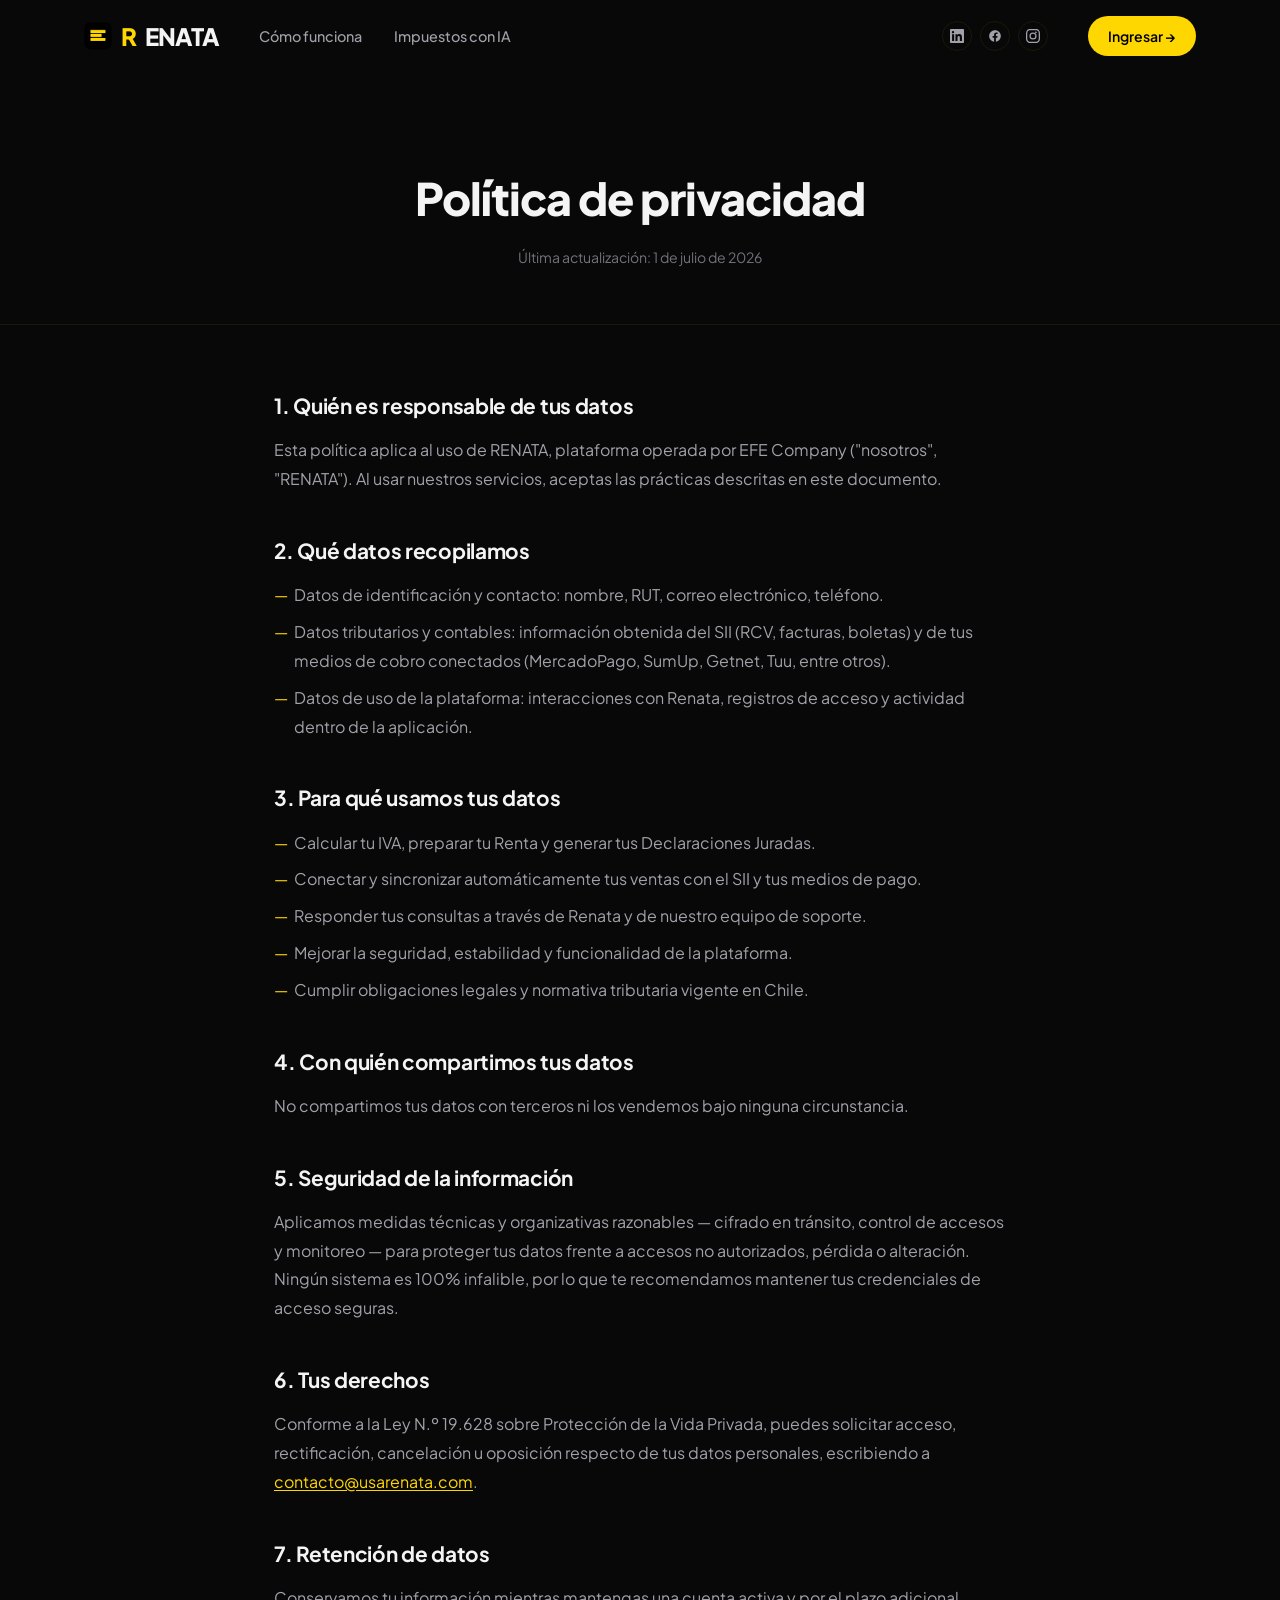
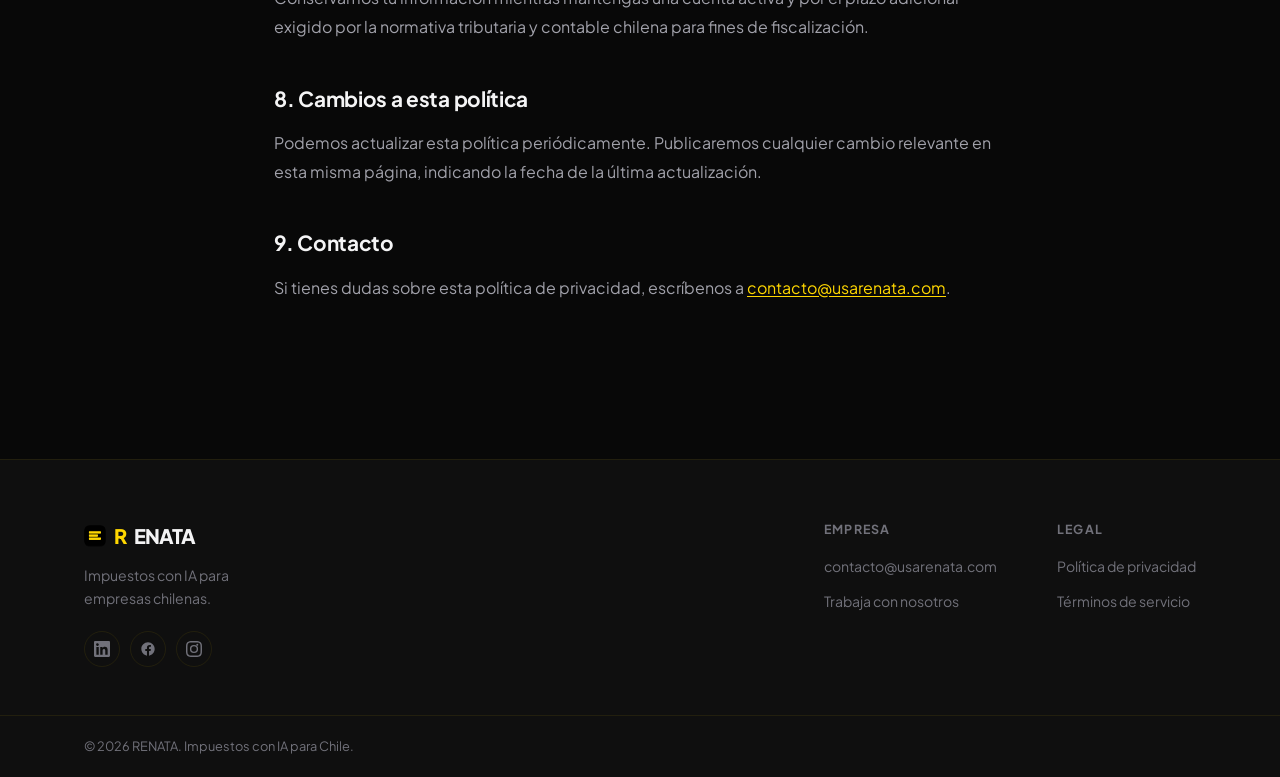
==== commit cc49d337: "v8 cambio de dominio de renata" ====
--- a/politica-de-privacidad.html
+++ b/politica-de-privacidad.html
@@ -19,7 +19,7 @@
   <link rel="preconnect" href="https://fonts.googleapis.com" />
   <link rel="preconnect" href="https://fonts.gstatic.com" crossorigin />
   <link href="https://fonts.googleapis.com/css2?family=Plus+Jakarta+Sans:wght@300;400;500;600;700;800&display=swap" rel="stylesheet" />
-  <link rel="stylesheet" href="styles.css" />
+  <link rel="stylesheet" href="styles.css?v=2" />
 </head>
 <body>
 
@@ -34,6 +34,11 @@
         <li><a href="index.html#como-funciona">Cómo funciona</a></li>
         <li><a href="index.html#impuestos">Impuestos con IA</a></li>
       </ul>
+      <div class="nav-social">
+        <a href="https://www.linkedin.com/company/renatacl/" class="nav-social-link" data-social="linkedin" aria-label="LinkedIn" target="_blank" rel="noopener"><svg viewBox="0 0 24 24" aria-hidden="true"><path d="M20.45 20.45h-3.56v-5.57c0-1.33-.03-3.04-1.85-3.04-1.86 0-2.14 1.45-2.14 2.94v5.67H9.36V9h3.41v1.56h.05c.48-.9 1.64-1.85 3.37-1.85 3.6 0 4.27 2.37 4.27 5.46v6.28ZM5.34 7.43a2.07 2.07 0 1 1 0-4.13 2.07 2.07 0 0 1 0 4.13ZM7.12 20.45H3.56V9h3.56v11.45ZM22.22 0H1.77C.79 0 0 .77 0 1.73v20.54C0 23.23.79 24 1.77 24h20.45c.98 0 1.78-.77 1.78-1.73V1.73C24 .77 23.2 0 22.22 0Z"/></svg></a>
+        <a href="https://www.facebook.com/efecompanycl" class="nav-social-link" data-social="facebook" aria-label="Facebook" target="_blank" rel="noopener"><svg viewBox="0 0 24 24" aria-hidden="true"><path d="M22 12.06C22 6.5 17.52 2 12 2S2 6.5 2 12.06c0 5 3.66 9.16 8.44 9.94v-7.03H7.9v-2.91h2.54V9.85c0-2.51 1.49-3.9 3.77-3.9 1.09 0 2.24.2 2.24.2v2.46h-1.26c-1.24 0-1.63.77-1.63 1.56v1.87h2.78l-.44 2.91h-2.34v7.03C18.34 21.22 22 17.06 22 12.06Z"/></svg></a>
+        <a href="https://www.instagram.com/airenata_/" class="nav-social-link" data-social="instagram" aria-label="Instagram" target="_blank" rel="noopener"><svg viewBox="0 0 24 24" aria-hidden="true"><path d="M12 2.16c3.2 0 3.58.01 4.85.07 1.17.05 1.8.24 2.22.4.56.22.96.48 1.38.9.42.42.68.82.9 1.38.16.42.35 1.05.4 2.22.06 1.27.07 1.65.07 4.85s-.01 3.58-.07 4.85c-.05 1.17-.24 1.8-.4 2.22-.22.56-.48.96-.9 1.38-.42.42-.82.68-1.38.9-.42.16-1.05.35-2.22.4-1.27.06-1.65.07-4.85.07s-3.58-.01-4.85-.07c-1.17-.05-1.8-.24-2.22-.4a3.7 3.7 0 0 1-1.38-.9 3.7 3.7 0 0 1-.9-1.38c-.16-.42-.35-1.05-.4-2.22-.06-1.27-.07-1.65-.07-4.85s.01-3.58.07-4.85c.05-1.17.24-1.8.4-2.22.22-.56.48-.96.9-1.38.42-.42.82-.68 1.38-.9.42-.16 1.05-.35 2.22-.4 1.27-.06 1.65-.07 4.85-.07M12 0C8.74 0 8.33.01 7.05.07c-1.28.06-2.15.26-2.91.56a5.87 5.87 0 0 0-2.13 1.38A5.87 5.87 0 0 0 .63 4.14c-.3.76-.5 1.63-.56 2.91C.01 8.33 0 8.74 0 12s.01 3.67.07 4.95c.06 1.28.26 2.15.56 2.91.3.79.71 1.46 1.38 2.13.66.66 1.33 1.07 2.12 1.37.76.3 1.63.5 2.91.56C8.33 23.99 8.74 24 12 24s3.67-.01 4.95-.07c1.28-.06 2.15-.26 2.91-.56a5.87 5.87 0 0 0 2.12-1.37 5.87 5.87 0 0 0 1.38-2.13c.3-.76.5-1.63.56-2.91.06-1.28.07-1.69.07-4.95s-.01-3.67-.07-4.95c-.06-1.28-.26-2.15-.56-2.91a5.61 5.61 0 0 0-1.37-2.12A5.87 5.87 0 0 0 19.86.63c-.76-.3-1.63-.5-2.91-.56C15.67.01 15.26 0 12 0Zm0 5.84A6.16 6.16 0 1 0 18.16 12 6.16 6.16 0 0 0 12 5.84Zm0 10.16A4 4 0 1 1 16 12a4 4 0 0 1-4 4Zm6.41-10.4a1.44 1.44 0 1 1-1.44-1.44 1.44 1.44 0 0 1 1.44 1.44Z"/></svg></a>
+      </div>
       <a href="https://app.efecompany.cl/login" class="btn btn-nav" target="_blank" rel="noopener">Ingresar →</a>
       <button class="nav-toggle" id="navToggle" aria-label="Menu"><span></span><span></span><span></span></button>
     </div>
@@ -88,7 +93,7 @@
       <p>
         Conforme a la Ley N.º 19.628 sobre Protección de la Vida Privada, puedes solicitar acceso,
         rectificación, cancelación u oposición respecto de tus datos personales, escribiendo a
-        <a href="mailto:contacto@efecompany.cl">contacto@efecompany.cl</a>.
+        <a href="mailto:contacto@usarenata.com">contacto@usarenata.com</a>.
       </p>
 
       <h2>7. Retención de datos</h2>
@@ -106,7 +111,7 @@
       <h2>9. Contacto</h2>
       <p>
         Si tienes dudas sobre esta política de privacidad, escríbenos a
-        <a href="mailto:contacto@efecompany.cl">contacto@efecompany.cl</a>.
+        <a href="mailto:contacto@usarenata.com">contacto@usarenata.com</a>.
       </p>
     </div>
   </section>
@@ -117,11 +122,16 @@
       <div class="footer-brand">
         <a href="index.html" class="logo logo--sm"><img src="icons/logo.png" alt="" class="logo-icon" /><span class="logo-t">R</span><span class="logo-axi">ENATA</span></a>
         <p>Impuestos con IA para<br />empresas chilenas.</p>
+        <div class="footer-social">
+          <a href="https://www.linkedin.com/company/renatacl/" class="footer-social-link" data-social="linkedin" aria-label="LinkedIn" target="_blank" rel="noopener"><svg viewBox="0 0 24 24" aria-hidden="true"><path d="M20.45 20.45h-3.56v-5.57c0-1.33-.03-3.04-1.85-3.04-1.86 0-2.14 1.45-2.14 2.94v5.67H9.36V9h3.41v1.56h.05c.48-.9 1.64-1.85 3.37-1.85 3.6 0 4.27 2.37 4.27 5.46v6.28ZM5.34 7.43a2.07 2.07 0 1 1 0-4.13 2.07 2.07 0 0 1 0 4.13ZM7.12 20.45H3.56V9h3.56v11.45ZM22.22 0H1.77C.79 0 0 .77 0 1.73v20.54C0 23.23.79 24 1.77 24h20.45c.98 0 1.78-.77 1.78-1.73V1.73C24 .77 23.2 0 22.22 0Z"/></svg></a>
+          <a href="https://www.facebook.com/efecompanycl" class="footer-social-link" data-social="facebook" aria-label="Facebook" target="_blank" rel="noopener"><svg viewBox="0 0 24 24" aria-hidden="true"><path d="M22 12.06C22 6.5 17.52 2 12 2S2 6.5 2 12.06c0 5 3.66 9.16 8.44 9.94v-7.03H7.9v-2.91h2.54V9.85c0-2.51 1.49-3.9 3.77-3.9 1.09 0 2.24.2 2.24.2v2.46h-1.26c-1.24 0-1.63.77-1.63 1.56v1.87h2.78l-.44 2.91h-2.34v7.03C18.34 21.22 22 17.06 22 12.06Z"/></svg></a>
+          <a href="https://www.instagram.com/airenata_/" class="footer-social-link" data-social="instagram" aria-label="Instagram" target="_blank" rel="noopener"><svg viewBox="0 0 24 24" aria-hidden="true"><path d="M12 2.16c3.2 0 3.58.01 4.85.07 1.17.05 1.8.24 2.22.4.56.22.96.48 1.38.9.42.42.68.82.9 1.38.16.42.35 1.05.4 2.22.06 1.27.07 1.65.07 4.85s-.01 3.58-.07 4.85c-.05 1.17-.24 1.8-.4 2.22-.22.56-.48.96-.9 1.38-.42.42-.82.68-1.38.9-.42.16-1.05.35-2.22.4-1.27.06-1.65.07-4.85.07s-3.58-.01-4.85-.07c-1.17-.05-1.8-.24-2.22-.4a3.7 3.7 0 0 1-1.38-.9 3.7 3.7 0 0 1-.9-1.38c-.16-.42-.35-1.05-.4-2.22-.06-1.27-.07-1.65-.07-4.85s.01-3.58.07-4.85c.05-1.17.24-1.8.4-2.22.22-.56.48-.96.9-1.38.42-.42.82-.68 1.38-.9.42-.16 1.05-.35 2.22-.4 1.27-.06 1.65-.07 4.85-.07M12 0C8.74 0 8.33.01 7.05.07c-1.28.06-2.15.26-2.91.56a5.87 5.87 0 0 0-2.13 1.38A5.87 5.87 0 0 0 .63 4.14c-.3.76-.5 1.63-.56 2.91C.01 8.33 0 8.74 0 12s.01 3.67.07 4.95c.06 1.28.26 2.15.56 2.91.3.79.71 1.46 1.38 2.13.66.66 1.33 1.07 2.12 1.37.76.3 1.63.5 2.91.56C8.33 23.99 8.74 24 12 24s3.67-.01 4.95-.07c1.28-.06 2.15-.26 2.91-.56a5.87 5.87 0 0 0 2.12-1.37 5.87 5.87 0 0 0 1.38-2.13c.3-.76.5-1.63.56-2.91.06-1.28.07-1.69.07-4.95s-.01-3.67-.07-4.95c-.06-1.28-.26-2.15-.56-2.91a5.61 5.61 0 0 0-1.37-2.12A5.87 5.87 0 0 0 19.86.63c-.76-.3-1.63-.5-2.91-.56C15.67.01 15.26 0 12 0Zm0 5.84A6.16 6.16 0 1 0 18.16 12 6.16 6.16 0 0 0 12 5.84Zm0 10.16A4 4 0 1 1 16 12a4 4 0 0 1-4 4Zm6.41-10.4a1.44 1.44 0 1 1-1.44-1.44 1.44 1.44 0 0 1 1.44 1.44Z"/></svg></a>
+        </div>
       </div>
       <div class="footer-links">
         <div class="footer-col">
           <div class="footer-col-title">Empresa</div>
-          <a href="mailto:contacto@efecompany.cl">contacto@efecompany.cl</a>
+          <a href="mailto:contacto@usarenata.com">contacto@usarenata.com</a>
           <a href="trabaja-con-nosotros.html">Trabaja con nosotros</a>
         </div>
         <div class="footer-col">
@@ -138,6 +148,6 @@
     </div>
   </footer>
 
-  <script src="script.js"></script>
+  <script src="script.js?v=2"></script>
 </body>
 </html>
--- a/styles.css
+++ b/styles.css
@@ -100,6 +100,11 @@
 .nav-links a:hover { color: var(--text); }
 .nav-toggle { display: none; flex-direction: column; gap: 5px; background: none; border: none; cursor: pointer; padding: 4px; margin-left: auto; }
 .nav-toggle span { display: block; width: 22px; height: 2px; background: var(--text); border-radius: 2px; transition: var(--transition); }
+.nav-social { display: flex; gap: 8px; flex-shrink: 0; }
+.nav-social-link { width: 30px; height: 30px; border-radius: 50%; display: flex; align-items: center; justify-content: center; border: 1px solid var(--border); color: var(--text-2); transition: color var(--transition), border-color var(--transition), background var(--transition); }
+.nav-social-link svg { width: 14px; height: 14px; fill: currentColor; }
+.nav-social-link:hover { color: #000; background: var(--yellow); border-color: var(--yellow); }
+@media (max-width: 768px) { .nav-social { display: none; } }
 @media (max-width: 768px) { .nav-links, .btn-nav { display: none; } .nav-toggle { display: flex; } }
 
 /* ═══════════════════════════════════════════════
@@ -286,6 +291,33 @@
   overflow: hidden; flex-shrink: 0; position: relative;
 }
 .int-divider { width: 1px; height: 24px; background: var(--border); }
+
+/* ═══════════════════════════════════════════════
+   POWERED BY
+═══════════════════════════════════════════════ */
+.powered-by { background: var(--bg-2); padding: 120px 0; }
+.powered-logos { display: flex; align-items: stretch; justify-content: center; gap: 24px; flex-wrap: wrap; }
+.powered-card {
+  display: flex; align-items: center; gap: 20px;
+  background: var(--bg-3); border: 1.5px solid var(--border-y);
+  border-radius: var(--radius); padding: 28px 34px;
+  min-width: 320px;
+  box-shadow: 0 0 0 1px rgba(255,215,0,.04), inset 0 1px 0 rgba(255,255,255,.04);
+  transition: transform var(--transition), border-color var(--transition);
+}
+.powered-card:hover { transform: translateY(-3px); border-color: var(--yellow); }
+.powered-card-icon {
+  width: 64px; height: 64px; border-radius: 16px;
+  background: var(--bg); border: 1px solid var(--border);
+  display: flex; align-items: center; justify-content: center;
+  overflow: hidden; flex-shrink: 0; position: relative;
+}
+.powered-card-icon .fc-logo-img { width: 64px; height: 64px; }
+.powered-card-icon .fc-logo-txt { width: 64px; height: 64px; font-size: 1.4rem; }
+.powered-card-text { display: flex; flex-direction: column; gap: 4px; }
+.powered-card-text strong { font-size: 1.1rem; font-weight: 700; color: var(--text); }
+.powered-card-text span { font-size: .82rem; color: var(--text-3); }
+@media (max-width: 700px) { .powered-card { min-width: 100%; } }
 
 /* ═══════════════════════════════════════════════
    SECTION COMMONS
@@ -696,6 +728,10 @@
 .footer { background: var(--bg-2); border-top: 1px solid var(--border); padding-top: 60px; }
 .footer-inner { display: grid; grid-template-columns: 1fr auto; gap: 60px; padding-bottom: 48px; }
 .footer-brand p { font-size: .88rem; color: var(--text-3); margin-top: 12px; line-height: 1.7; }
+.footer-social { display: flex; gap: 10px; margin-top: 20px; }
+.footer-social-link { width: 36px; height: 36px; border-radius: 50%; display: flex; align-items: center; justify-content: center; border: 1px solid var(--border); color: var(--text-3); transition: color var(--transition), border-color var(--transition), background var(--transition); }
+.footer-social-link svg { width: 16px; height: 16px; fill: currentColor; }
+.footer-social-link:hover { color: #000; background: var(--yellow); border-color: var(--yellow); }
 .footer-links { display: flex; gap: 60px; }
 .footer-col { display: flex; flex-direction: column; gap: 12px; }
 .footer-col-title { font-size: .78rem; font-weight: 700; letter-spacing: .1em; text-transform: uppercase; color: var(--text-3); margin-bottom: 4px; }
